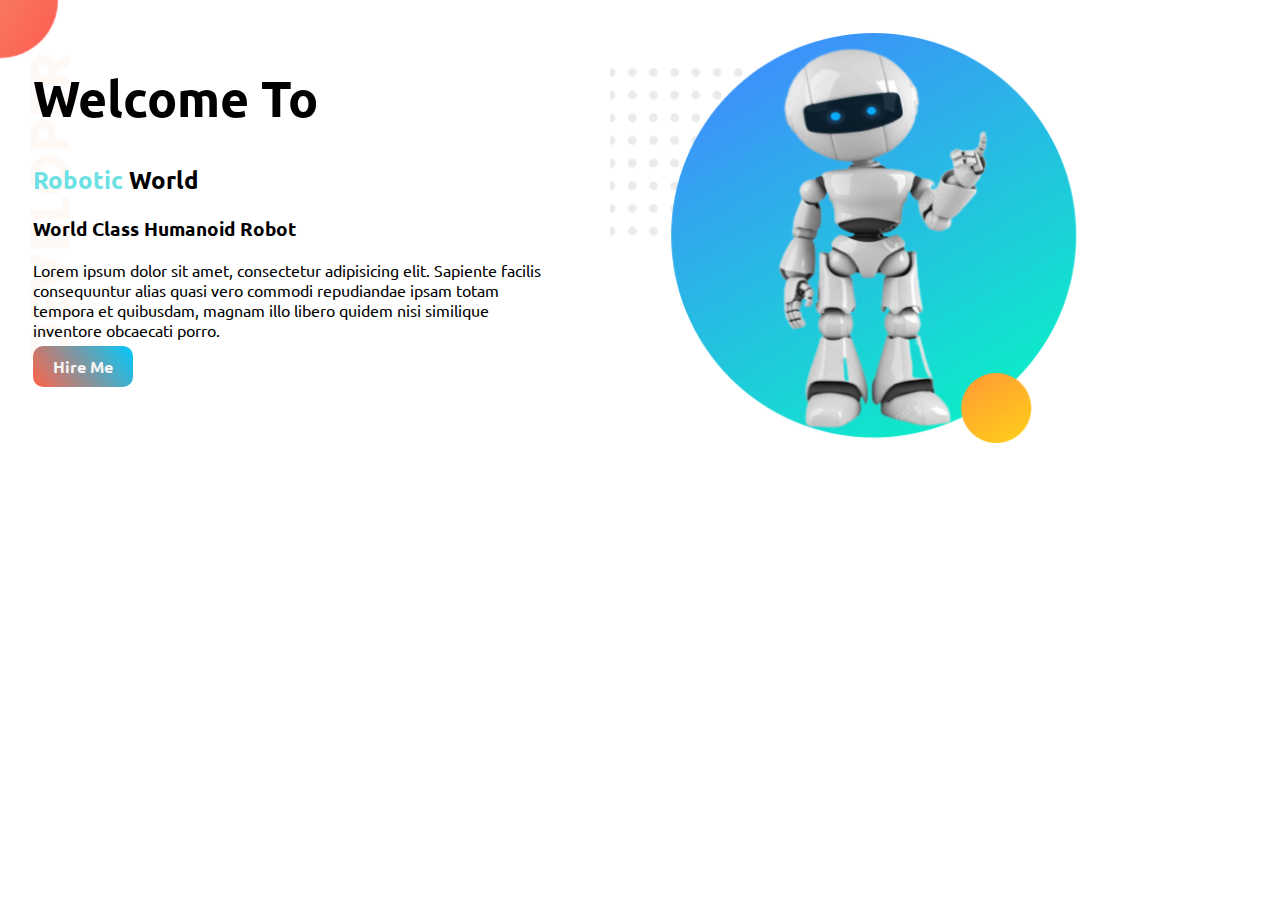
==== Module 4 Build a beautiful and Professional Portfolio Website/personal-website/index.htm @ de6a6882 "personal website" ====
<!DOCTYPE html>
<html lang="en">
<head>
    <meta charset="UTF-8">
    <meta name="viewport" content="width=device-width, initial-scale=1.0">
    <title>Joyce</title>
    <link rel="stylesheet" href="style.css">
    <link rel="preconnect" href="https://fonts.gstatic.com">
<link href="https://fonts.googleapis.com/css2?family=Ubuntu:ital,wght@1,300&display=swap" rel="stylesheet">
</head>
<body>
   <section class="top-banner">
       <div class="half-width">
            <h1>Welcome To</h1>
            <h2><span style="color: rgba(105, 224, 228, 0.972);">Robotic</span> World</h2>
            <h3>World Class Humanoid Robot</h3>
            <p>Lorem ipsum dolor sit amet, consectetur adipisicing elit. Sapiente facilis consequuntur alias quasi vero commodi repudiandae ipsam totam tempora et quibusdam, magnam illo libero quidem nisi similique inventore obcaecati porro.</p>
            <a href="#">Hire Me</a>
       </div>
       <div class="half-width">
            <img src="profile_photo.png" alt="profile_photo">
       </div>
   </sectioncla>
    
</body>
</html>
---- Module 4 Build a beautiful and Professional Portfolio Website/personal-website/style.css ----
body{
    font-family: 'Ubuntu', sans-serif;
    margin:0;
}
.top-banner{
    background-image: url("top-banner.png");
    background-repeat: no-repeat;
}
h1{
    font-size: 50px;
}
section{
    height:500px;
}
.half-width {
    width: 40%;
    float: left;
    margin:7px;
    padding: 2%;
}

.half-width img {
    width: 100%;
 }
.half-width a{
    text-decoration: none;
    background-image: linear-gradient(55deg,tomato,rgb(0, 201, 251));
    padding: 10px 20px;
    border-radius:10px;
    color: whitesmoke;
    font-weight: bold;
}
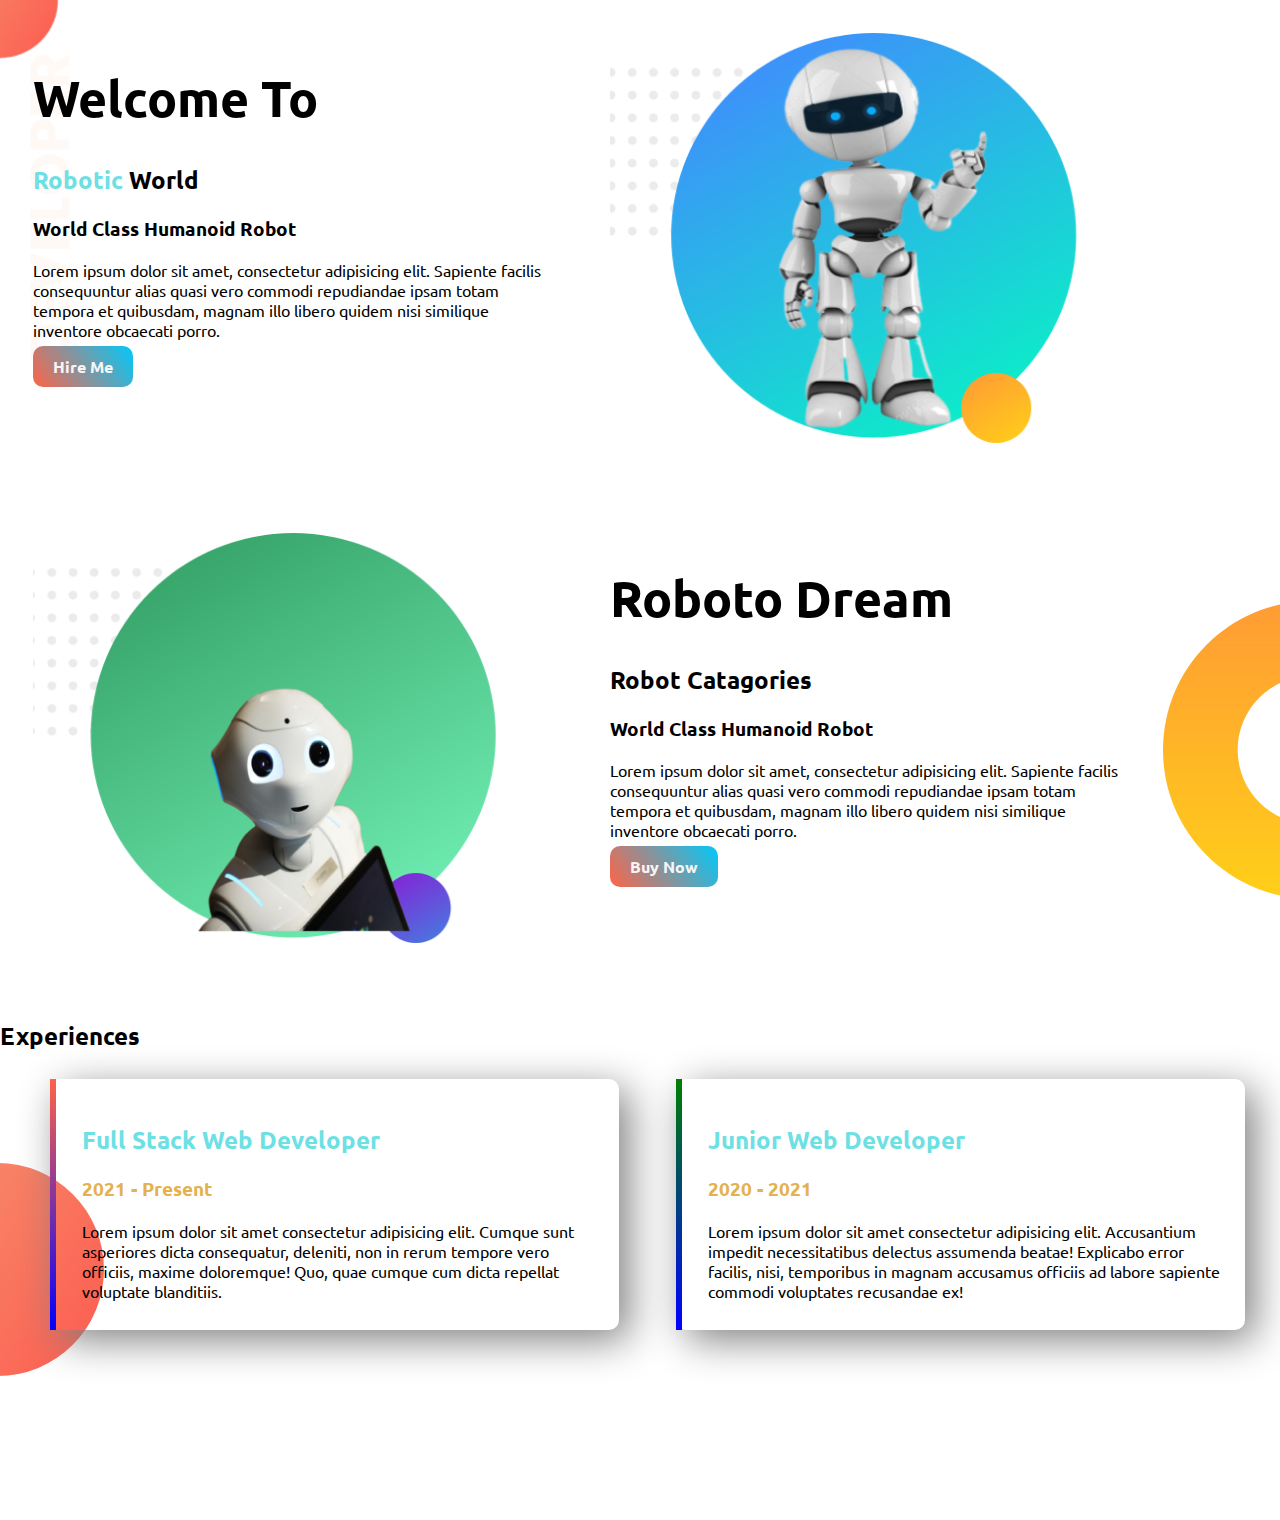
==== commit df6ff9aa: "personal web portfolio" ====
--- a/Module 4 Build a beautiful and Professional Portfolio Website/personal-website/index.htm
+++ b/Module 4 Build a beautiful and Professional Portfolio Website/personal-website/index.htm
@@ -20,7 +20,31 @@
        <div class="half-width">
             <img src="profile_photo.png" alt="profile_photo">
        </div>
-   </sectioncla>
-    
+   </section>
+   <section class="mid-banner">
+        <div class="half-width">
+            <img src="profile_photo2.png" alt="profile">
+        </div>
+        <div class="half-width dream-area">
+            <h1>Roboto Dream</h1>
+            <h2>Robot Catagories</h2>
+            <h3>World Class Humanoid Robot</h3>
+            <p>Lorem ipsum dolor sit amet, consectetur adipisicing elit. Sapiente facilis consequuntur alias quasi vero commodi repudiandae ipsam totam tempora et quibusdam, magnam illo libero quidem nisi similique inventore obcaecati porro.</p>
+            <a href="#">Buy Now</a> 
+        </div>
+   </section>
+    <section class="experience">
+        <h2>Experiences</h2>
+        <div class="half-width single-expo" id="full-stack">
+            <h2  style="color: rgba(105, 224, 228, 0.972);">Full Stack Web Developer</h2>
+            <h3  style="color: rgba(228, 175, 76, 0.972);">2021 - Present</h3>
+            <p>Lorem ipsum dolor sit amet consectetur adipisicing elit. Cumque sunt asperiores dicta consequatur, deleniti, non in rerum tempore vero officiis, maxime doloremque! Quo, quae cumque cum dicta repellat voluptate blanditiis.</p>
+        </div>
+        <div class="half-width single-expo" id ="junior-stack">
+            <h2  style="color: rgba(105, 224, 228, 0.972);">Junior Web Developer</h2>
+            <h3 style="color: rgba(228, 175, 76, 0.972);">2020 - 2021</h3>
+            <p>Lorem ipsum dolor sit amet consectetur adipisicing elit. Accusantium impedit necessitatibus delectus assumenda beatae! Explicabo error facilis, nisi, temporibus in magnam accusamus officiis ad labore sapiente commodi voluptates recusandae ex!</p>
+        </div>
+    </section>
 </body>
 </html>--- a/Module 4 Build a beautiful and Professional Portfolio Website/personal-website/style.css
+++ b/Module 4 Build a beautiful and Professional Portfolio Website/personal-website/style.css
@@ -15,7 +15,7 @@
 .half-width {
     width: 40%;
     float: left;
-    margin:7px;
+    margin:7px; 
     padding: 2%;
 }
 
@@ -30,3 +30,33 @@
     color: whitesmoke;
     font-weight: bold;
 }
+.mid-banner{
+    background-image: url('dream-bg.png');
+    background-repeat: no-repeat;
+    background-position: right;
+}
+.single-expo {
+    box-shadow:10px 10px 40px gray;
+    border-radius: 10px;
+    height: 200px;
+    margin-left:50px;
+}
+
+.experience {
+    background-image: url('exp-bg.png');
+    background-repeat: no-repeat;
+    background-position: left;
+    background-color: white;
+}
+
+#full-stack{
+    border-left: 6px solid;
+    border-image: linear-gradient( tomato,blue);
+    border-image-slice: 1;
+}
+
+#junior-stack{
+    border-left: 6px solid;
+    border-image: linear-gradient(green,blue);
+    border-image-slice: 1;
+}